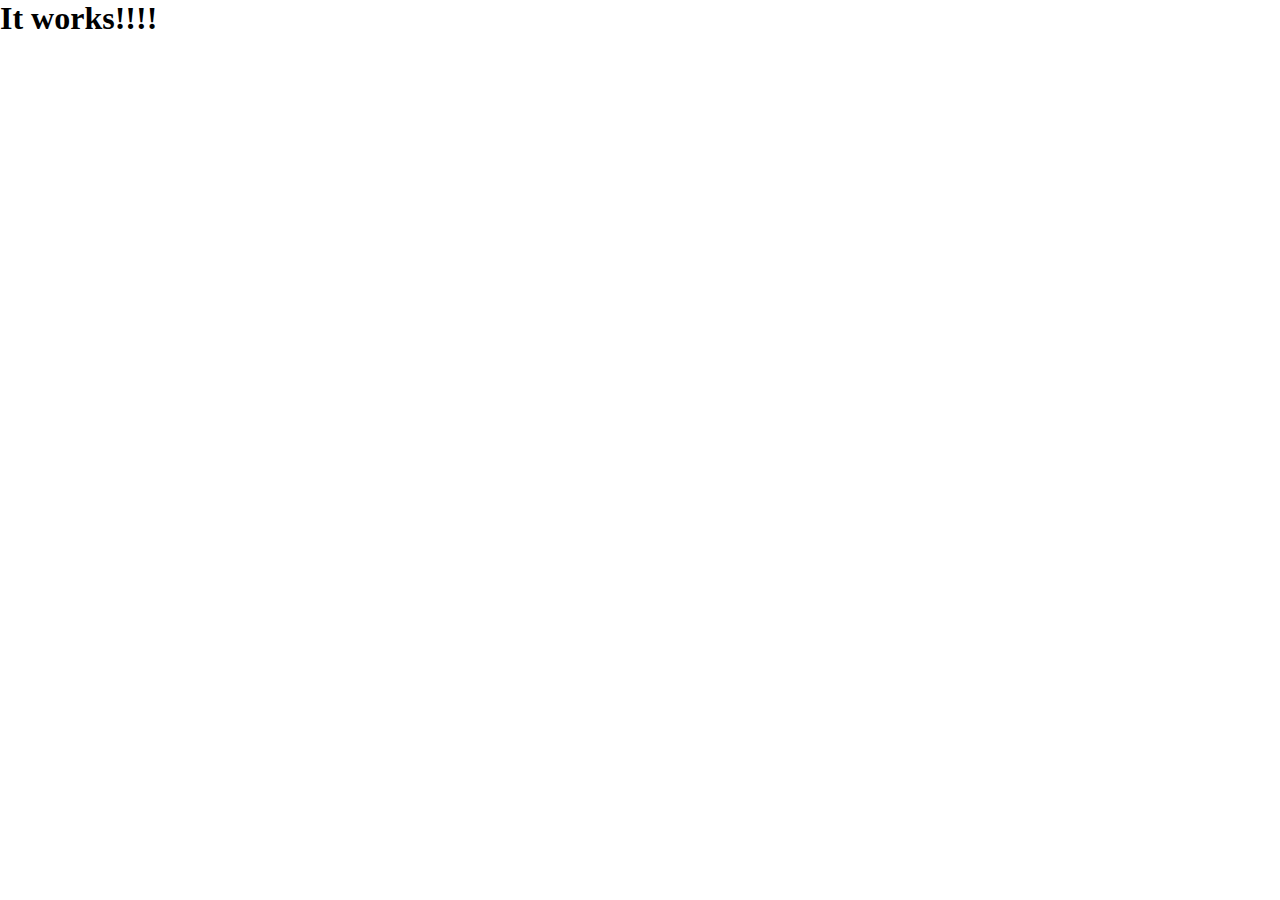
==== index.html @ 4b958082 "Initial commit" ====
<!DOCTYPE html>
<html lang="en">

<head>
  <meta charset="UTF-8">
  <meta name="viewport" content="width=device-width, initial-scale=1.0">
  <link rel="stylesheet" href="css/styles.css">
  <title>Spotifyn't</title>
</head>

<body>
  <h1>It works!!!!</h1>
</body>

</html>
---- css/styles.css ----
* {
  margin: 0;
  padding: 0;
}
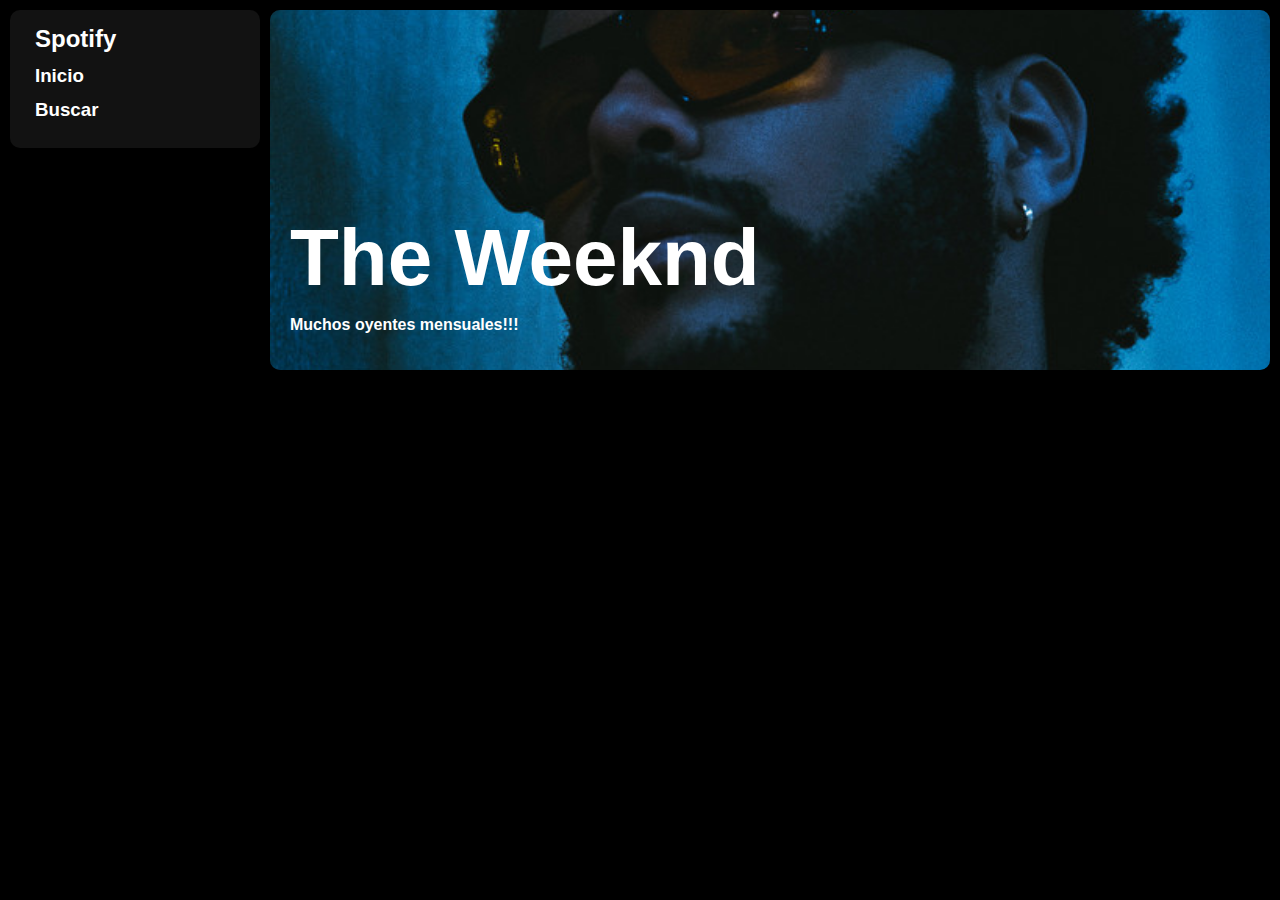
==== commit ea40bc74: "Made the top of the page" ====
--- a/index.html
+++ b/index.html
@@ -9,7 +9,24 @@
 </head>
 
 <body>
-  <h1>It works!!!!</h1>
+  <div class="big-div">
+    <div class="side-bar">
+      <div class="page-btns">
+        <h2>Spotify</h2>
+        <h3>Inicio</h3>
+        <h3>Buscar</h3>
+      </div>
+    </div>
+    <div class="main-page">
+      <div class="header-cont">
+        <img class="header-img" src="src/img/CoolWeeknd.jpg" alt="The Weeknd is so cool man">
+        <div class="header-text">
+          <h1>The Weeknd</h1>
+          <p>Muchos oyentes mensuales!!!</p>
+        </div>
+      </div>
+    </div>
+  </div>
 </body>
 
 </html>--- a/css/styles.css
+++ b/css/styles.css
@@ -1,4 +1,63 @@
 * {
   margin: 0;
   padding: 0;
+  font-family: Verdana, Geneva, Tahoma, sans-serif;
+  font-weight: bold;
+}
+
+body{
+  background-color: #000;
+}
+
+.big-div{
+  display: grid;
+  grid-template-columns: 1fr 4fr;
+  margin: 10px;
+  gap: 10px;
+}
+
+.main-page{
+  overflow: hidden;
+  border-radius: 10px;
+  background-color: #121212;
+}
+
+.page-btns{
+  background-color: #121212;
+  color: #fff;
+  padding: 15px 25px;
+  border-radius: 10px;
+}
+
+h1{
+  font-family: Helvetica;
+  font-size: 5em;
+  margin-bottom: 12px;
+}
+
+h2{
+  margin-bottom: 12px;
+}
+
+h3{
+  margin-bottom: 12px;
+}
+
+.header-cont{
+  position: relative;
+  height: 40vh;
+}
+
+.header-img{
+  position: absolute;
+  height: 100%;
+  width: 100%;
+  object-fit: cover;
+}
+
+.header-text{
+  color: white;
+  position: absolute;
+  left: 2%;
+  bottom: 10%;
 }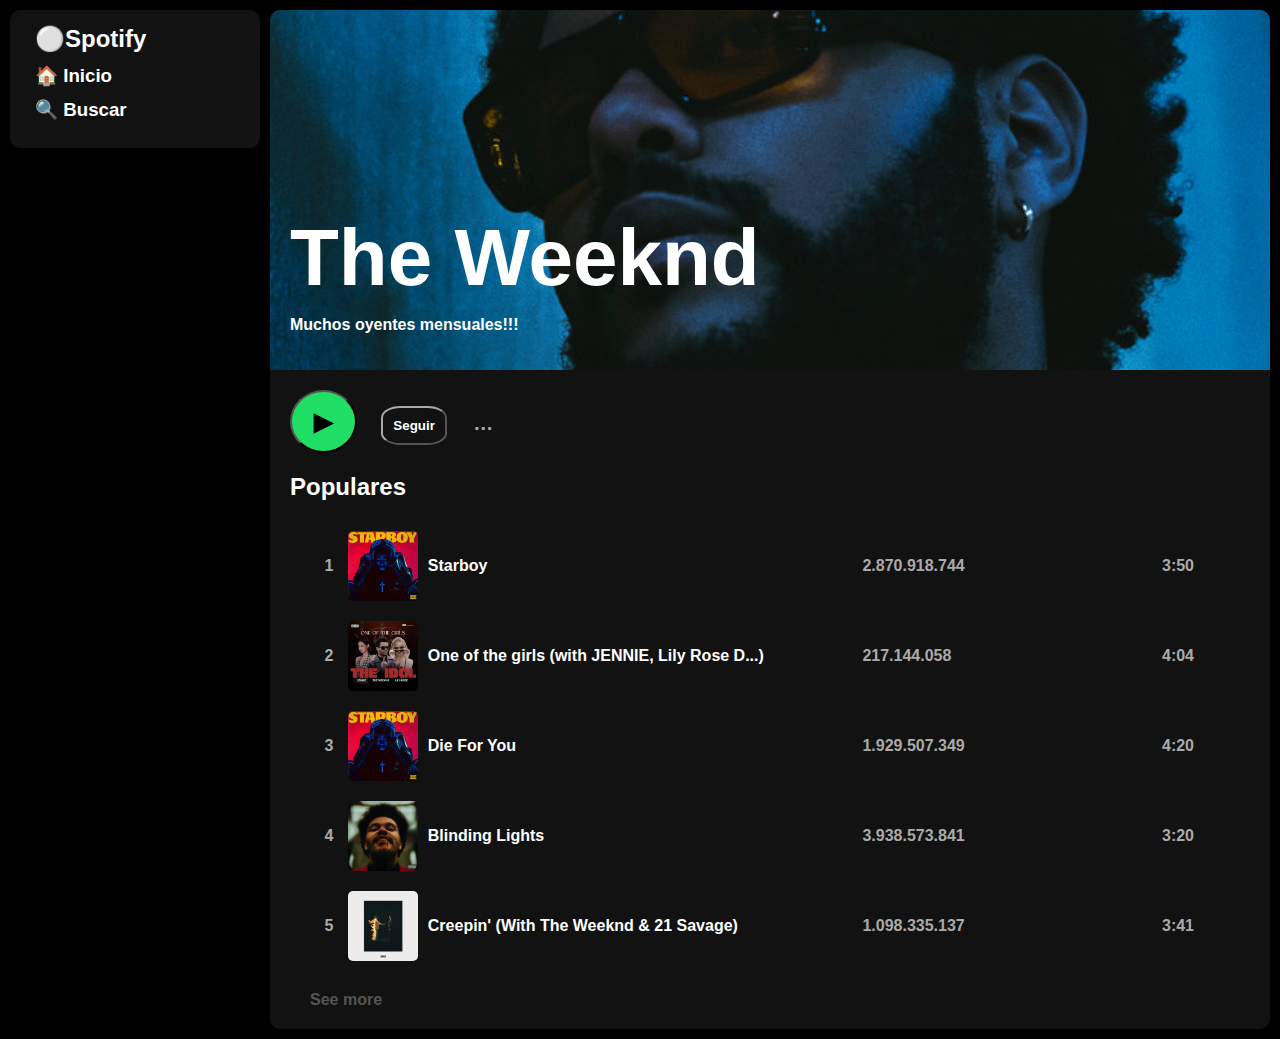
==== commit 12674236: "Added Top songs section" ====
--- a/index.html
+++ b/index.html
@@ -12,9 +12,9 @@
   <div class="big-div">
     <div class="side-bar">
       <div class="page-btns">
-        <h2>Spotify</h2>
-        <h3>Inicio</h3>
-        <h3>Buscar</h3>
+        <h2>⚪Spotify</h2>
+        <h3>🏠 Inicio</h3>
+        <h3>🔍 Buscar</h3>
       </div>
     </div>
     <div class="main-page">
@@ -25,6 +25,57 @@
           <p>Muchos oyentes mensuales!!!</p>
         </div>
       </div>
+      <div class="artist-opts">
+        <button class="play-btn">‎ ▶ ‎</button>
+        <button class="fllw-btn">Seguir</button>
+        <button class="extra-opt-btn">…</button>
+      </div>
+      <div class="top-sect">
+        <h2>Populares</h2>
+        <div class="top-songs">
+          <div class="song-row">
+            <p class="song-row-num">‎ 1 ‎</p>
+            <img class="song-row-img" src="src/img/AlbumArt1.jpg">
+            <p class="song-row-name">Starboy</p>
+            <p class="song-row-hears">2.870.918.744</p>
+            <p class="song-row-durat">3:50</p>
+            <p class="song-row-opt">…</p>
+          </div>
+          <div class="song-row">
+            <p class="song-row-num">‎ 2 ‎</p>
+            <img class="song-row-img" src="src/img/AlbumArt2.jpg">
+            <p class="song-row-name">One of the girls (with JENNIE, Lily Rose D...)</p>
+            <p class="song-row-hears">217.144.058</p>
+            <p class="song-row-durat">4:04</p>
+            <p class="song-row-opt">…</p>
+          </div>
+          <div class="song-row">
+            <p class="song-row-num">‎ 3 ‎</p>
+            <img class="song-row-img" src="src/img/AlbumArt1.jpg">
+            <p class="song-row-name">Die For You</p>
+            <p class="song-row-hears">1.929.507.349</p>
+            <p class="song-row-durat">4:20</p>
+            <p class="song-row-opt">…</p>
+          </div>
+          <div class="song-row">
+            <p class="song-row-num">‎ 4 ‎</p>
+            <img class="song-row-img" src="src/img/AlbumArt3.jpeg">
+            <p class="song-row-name">Blinding Lights</p>
+            <p class="song-row-hears">3.938.573.841</p>
+            <p class="song-row-durat">3:20</p>
+            <p class="song-row-opt">…</p>
+          </div>
+          <div class="song-row">
+            <p class="song-row-num">‎ 5 ‎</p>
+            <img class="song-row-img" src="src/img/AlbumArt4.jpg">
+            <p class="song-row-name">Creepin' (With The Weeknd & 21 Savage)</p>
+            <p class="song-row-hears">1.098.335.137</p>
+            <p class="song-row-durat">3:41</p>
+            <p class="song-row-opt">…</p>
+          </div>
+          <p class="see-more-p">See more</p>
+        </div>
+      </div>
     </div>
   </div>
 </body>
--- a/css/styles.css
+++ b/css/styles.css
@@ -29,8 +29,13 @@
   border-radius: 10px;
 }
 
+.page-btns h2:hover,h3:hover{
+  cursor: pointer;
+}
+
 h1{
   font-family: Helvetica;
+  font-weight:bolder;
   font-size: 5em;
   margin-bottom: 12px;
 }
@@ -41,6 +46,10 @@
 
 h3{
   margin-bottom: 12px;
+}
+
+button{
+  cursor: pointer;
 }
 
 .header-cont{
@@ -60,4 +69,107 @@
   position: absolute;
   left: 2%;
   bottom: 10%;
+}
+
+.artist-opts{
+  margin: 20px;
+}
+
+.play-btn{
+  padding: 15px;
+  background-color: #1fdf64;
+  font-size: 25px;
+  margin-right: 20px;
+  border-radius: 50%;
+  font-weight: bold;
+}
+
+.fllw-btn{
+  padding: 10px;
+  background-color: #1fdf6500;
+  margin-right: 20px;
+  color: #fff;
+  border-color: #aaa;
+  border-radius: 30%;
+}
+
+.extra-opt-btn{
+  background-color: #1fdf6500;
+  font-size: 20px;
+  color: #aaa;
+  border-color: #aaaaaa00;
+}
+
+.top-sect{
+  margin: 20px;
+  color: #fff;
+}
+
+.top-songs{
+  display: flex;
+  flex-direction: column;
+  flex: 100%;
+  margin: 20px;
+}
+
+.song-row{
+  display: flex;
+  height: 70px;
+  padding: 10px;
+  flex-direction: row;
+  align-items: center;
+  gap: 10px;
+}
+
+.song-row:hover{
+  background-color:#7777773f;
+  border-radius: 10px;
+  cursor: pointer;
+
+  .song-row-opt{
+    color: #fff;
+  }
+
+}
+
+.song-row-num{
+  flex-grow: 0;
+  color: #aaa;
+}
+
+.song-row-img{
+  height: 100%;
+  border-radius: 5px;
+  flex-grow: 0;
+}
+
+.song-row-name{
+  flex-basis: 30%;
+  flex-grow: 1;
+}
+
+.song-row-hears{
+  flex-basis: 15%;
+  color: #aaa;
+  flex-grow: 1;
+}
+
+.song-row-durat{
+  color: #aaa;
+  flex-grow: 0;
+}
+
+.song-row-opt{
+  transform: translate(0, -25%);
+  color: #121212;
+}
+
+.see-more-p{
+  margin-top: 20px;
+  color: #555;
+}
+
+.see-more-p:hover{
+  color: #aaa;
+  cursor: pointer;
 }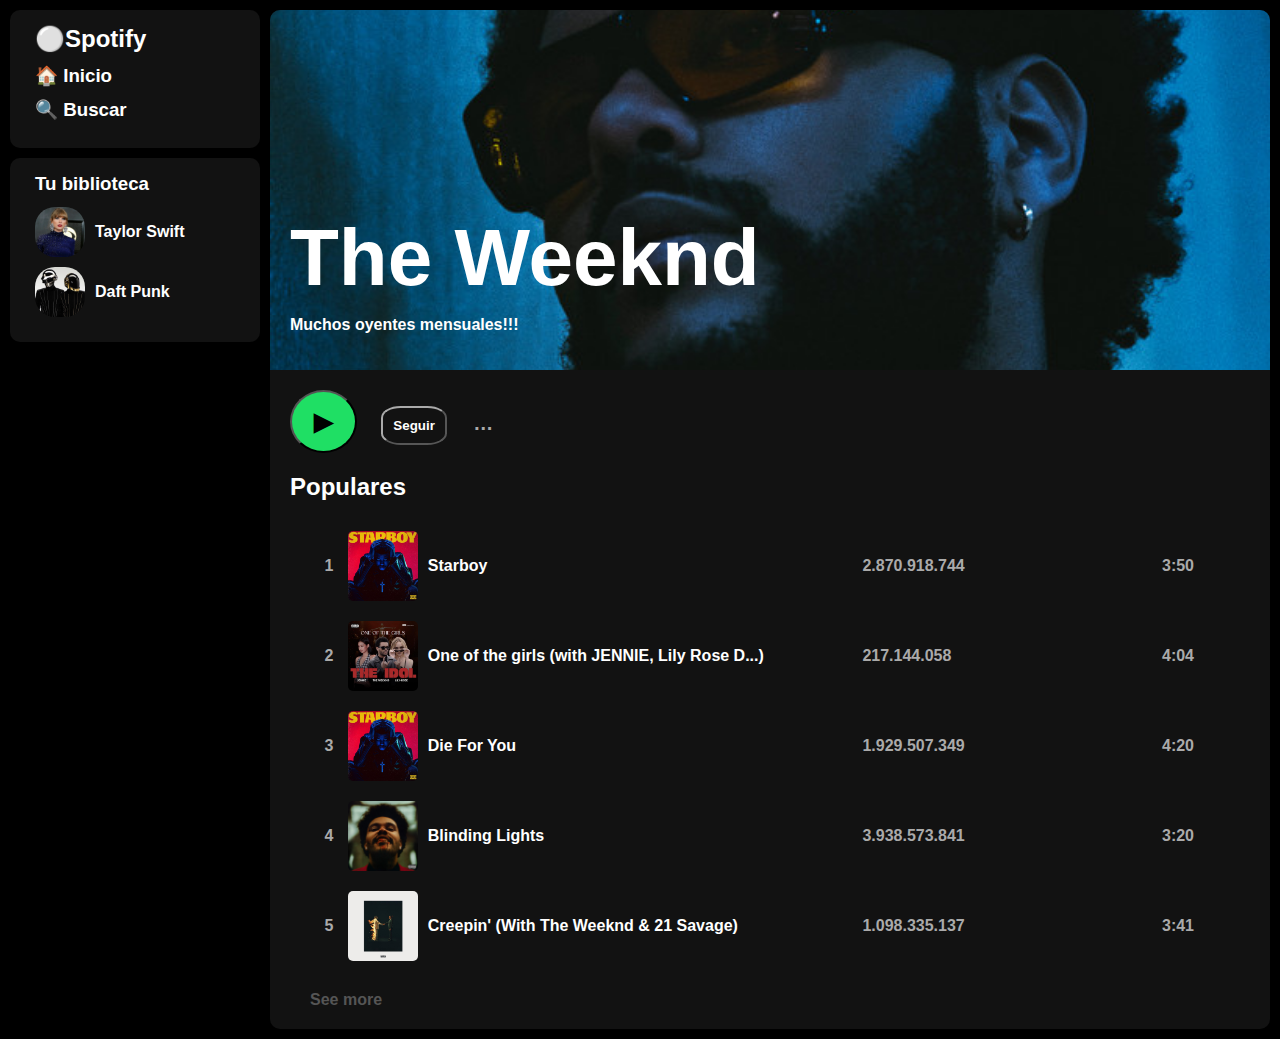
==== commit 61207f93: "Added sidebar elements for page navigation" ====
--- a/index.html
+++ b/index.html
@@ -15,6 +15,17 @@
         <h2>⚪Spotify</h2>
         <h3>🏠 Inicio</h3>
         <h3>🔍 Buscar</h3>
+      </div>
+      <div class="other-artists">
+        <h3>Tu biblioteca</h3>
+        <div class="mini-artist">
+          <img class="Artist-Thumbnail" src="src/img/CoolTaylor.jpg">
+          <p>Taylor Swift</p>
+        </div>
+        <div class="mini-artist">
+          <img class="Artist-Thumbnail" src="src/img/CoolDaft.jpg">
+          <p>Daft Punk</p>
+        </div>
       </div>
     </div>
     <div class="main-page">
--- a/css/styles.css
+++ b/css/styles.css
@@ -22,15 +22,35 @@
   background-color: #121212;
 }
 
-.page-btns{
+.page-btns, .other-artists{
   background-color: #121212;
   color: #fff;
   padding: 15px 25px;
   border-radius: 10px;
+  margin-bottom: 10px;
 }
 
 .page-btns h2:hover,h3:hover{
   cursor: pointer;
+}
+
+.mini-artist{
+  display: flex;
+  align-items: center;
+  gap: 10px;
+  height: 50px;
+  margin-bottom: 10px;
+  border-radius: 10px;
+}
+
+.mini-artist:hover{
+  background-color:#7777773f;
+  cursor: pointer;
+}
+
+.Artist-Thumbnail{
+  height: 100%;
+  border-radius: 20px;
 }
 
 h1{
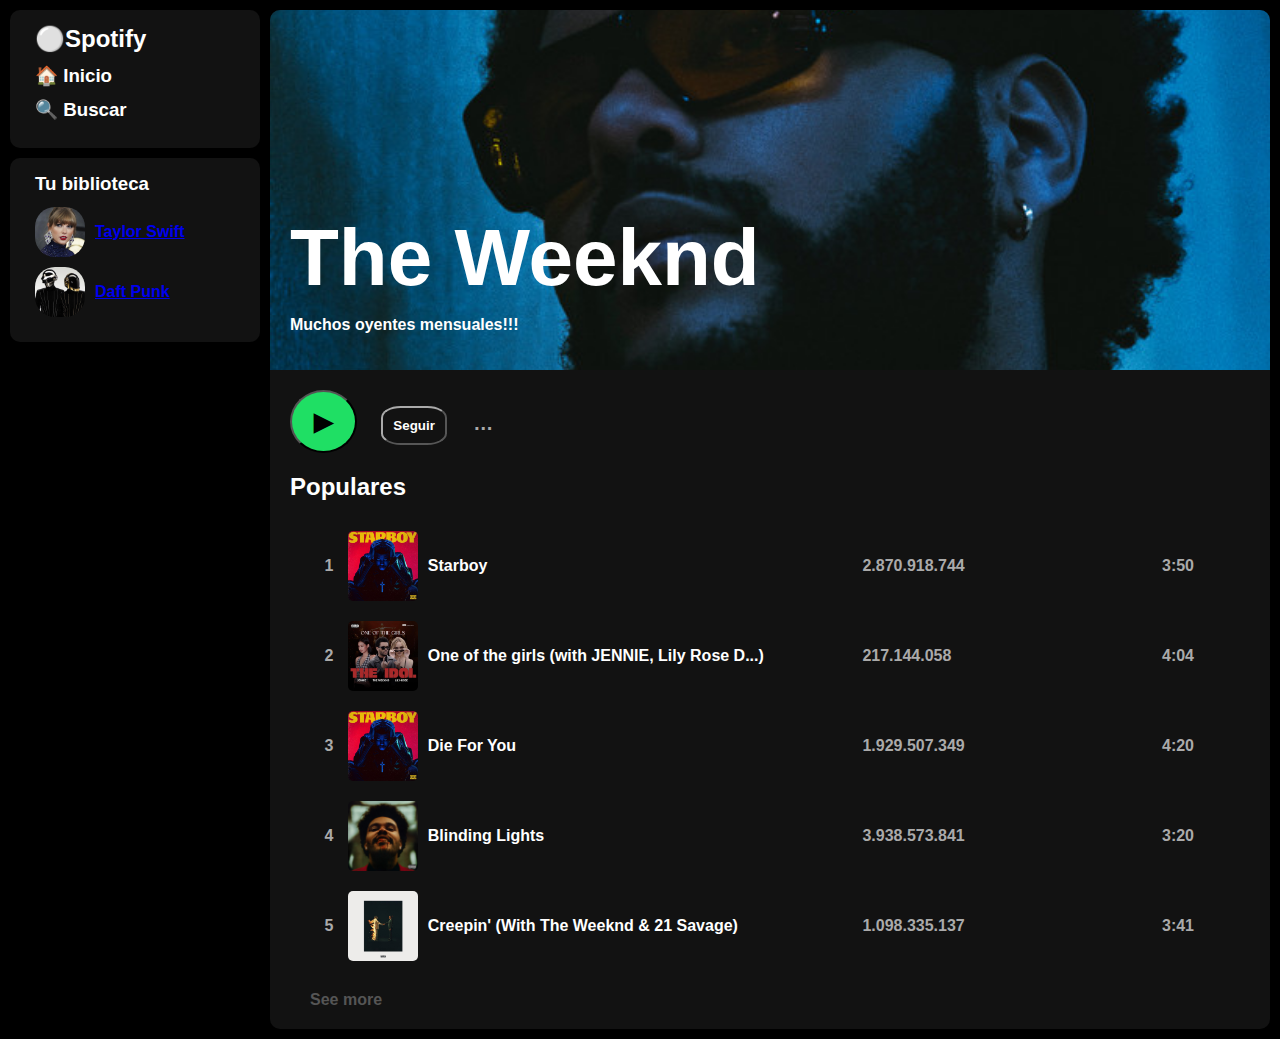
==== commit dde72ced: "Added links to sidebar elements" ====
--- a/index.html
+++ b/index.html
@@ -19,12 +19,16 @@
       <div class="other-artists">
         <h3>Tu biblioteca</h3>
         <div class="mini-artist">
-          <img class="Artist-Thumbnail" src="src/img/CoolTaylor.jpg">
-          <p>Taylor Swift</p>
+          <a href="index_Grid.html">
+            <img class="Artist-Thumbnail" src="src/img/CoolTaylor.jpeg">
+            <p>Taylor Swift</p>
+          </a>
         </div>
         <div class="mini-artist">
-          <img class="Artist-Thumbnail" src="src/img/CoolDaft.jpg">
-          <p>Daft Punk</p>
+          <a href="index_Table.html">
+            <img class="Artist-Thumbnail" src="src/img/CoolDaft.jpg">
+            <p>Daft Punk</p>
+          </a>
         </div>
       </div>
     </div>
--- a/css/styles.css
+++ b/css/styles.css
@@ -34,7 +34,7 @@
   cursor: pointer;
 }
 
-.mini-artist{
+.mini-artist a{
   display: flex;
   align-items: center;
   gap: 10px;
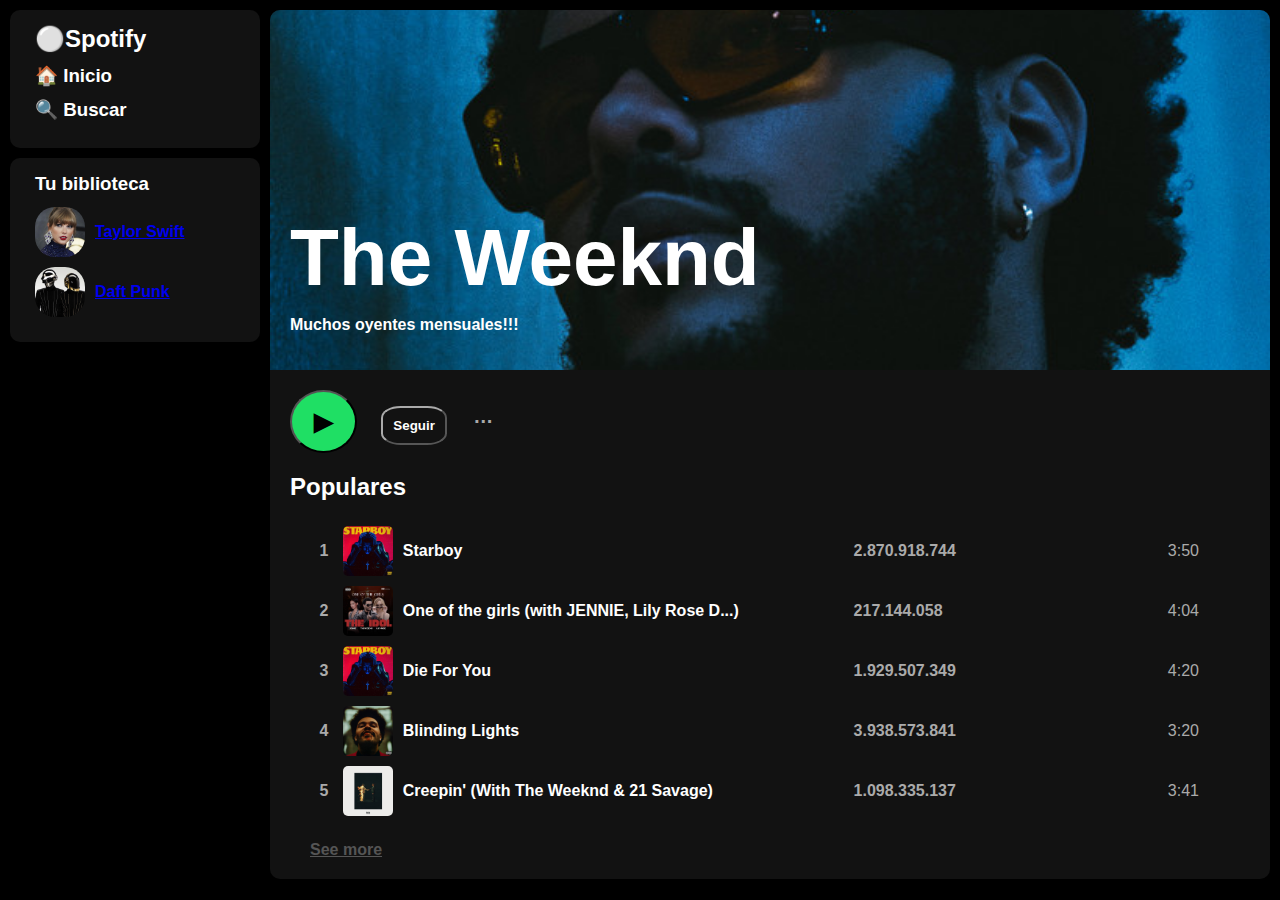
==== commit f03d65d6: "Some changes in css required small tweaks here" ====
--- a/index.html
+++ b/index.html
@@ -51,7 +51,7 @@
           <div class="song-row">
             <p class="song-row-num">‎ 1 ‎</p>
             <img class="song-row-img" src="src/img/AlbumArt1.jpg">
-            <p class="song-row-name">Starboy</p>
+            <p class="song-row-details">Starboy</p>
             <p class="song-row-hears">2.870.918.744</p>
             <p class="song-row-durat">3:50</p>
             <p class="song-row-opt">…</p>
@@ -59,7 +59,7 @@
           <div class="song-row">
             <p class="song-row-num">‎ 2 ‎</p>
             <img class="song-row-img" src="src/img/AlbumArt2.jpg">
-            <p class="song-row-name">One of the girls (with JENNIE, Lily Rose D...)</p>
+            <p class="song-row-details">One of the girls (with JENNIE, Lily Rose D...)</p>
             <p class="song-row-hears">217.144.058</p>
             <p class="song-row-durat">4:04</p>
             <p class="song-row-opt">…</p>
@@ -67,7 +67,7 @@
           <div class="song-row">
             <p class="song-row-num">‎ 3 ‎</p>
             <img class="song-row-img" src="src/img/AlbumArt1.jpg">
-            <p class="song-row-name">Die For You</p>
+            <p class="song-row-details">Die For You</p>
             <p class="song-row-hears">1.929.507.349</p>
             <p class="song-row-durat">4:20</p>
             <p class="song-row-opt">…</p>
@@ -75,7 +75,7 @@
           <div class="song-row">
             <p class="song-row-num">‎ 4 ‎</p>
             <img class="song-row-img" src="src/img/AlbumArt3.jpeg">
-            <p class="song-row-name">Blinding Lights</p>
+            <p class="song-row-details">Blinding Lights</p>
             <p class="song-row-hears">3.938.573.841</p>
             <p class="song-row-durat">3:20</p>
             <p class="song-row-opt">…</p>
@@ -83,12 +83,12 @@
           <div class="song-row">
             <p class="song-row-num">‎ 5 ‎</p>
             <img class="song-row-img" src="src/img/AlbumArt4.jpg">
-            <p class="song-row-name">Creepin' (With The Weeknd & 21 Savage)</p>
+            <p class="song-row-details">Creepin' (With The Weeknd & 21 Savage)</p>
             <p class="song-row-hears">1.098.335.137</p>
             <p class="song-row-durat">3:41</p>
             <p class="song-row-opt">…</p>
           </div>
-          <p class="see-more-p">See more</p>
+          <a href="albumView.html" class="see-more-p">See more</a>
         </div>
       </div>
     </div>
--- a/css/styles.css
+++ b/css/styles.css
@@ -118,6 +118,7 @@
   font-size: 20px;
   color: #aaa;
   border-color: #aaaaaa00;
+  transform: translate(0, -25%);
 }
 
 .top-sect{
@@ -134,8 +135,8 @@
 
 .song-row{
   display: flex;
-  height: 70px;
-  padding: 10px;
+  height: 50px;
+  padding: 5px;
   flex-direction: row;
   align-items: center;
   gap: 10px;
@@ -145,11 +146,15 @@
   background-color:#7777773f;
   border-radius: 10px;
   cursor: pointer;
-
+  
   .song-row-opt{
     color: #fff;
   }
 
+  .song-row-heart{
+    color: #fff;
+  }
+  
 }
 
 .song-row-num{
@@ -163,20 +168,38 @@
   flex-grow: 0;
 }
 
-.song-row-name{
+.song-row-details{
   flex-basis: 30%;
   flex-grow: 1;
 }
 
+.song-row-name{
+  color: #fff;
+}
+
+.song-row-artists{
+  color: #777;
+  font-weight: 100;
+}
+
 .song-row-hears{
   flex-basis: 15%;
   color: #aaa;
   flex-grow: 1;
 }
 
+.song-row-heart{
+  flex-basis: 15%;
+  padding-right: 10px;
+  text-align: right;
+  color: #121212;
+  flex-grow: 1;
+}
+
 .song-row-durat{
   color: #aaa;
   flex-grow: 0;
+  font-weight: 100;
 }
 
 .song-row-opt{
@@ -192,4 +215,59 @@
 .see-more-p:hover{
   color: #aaa;
   cursor: pointer;
+}
+
+.album-detailed{
+  display: flex;
+  box-sizing: border-box;
+  gap: 18px;
+  padding: 30px;
+  height: 200px;
+}
+
+.detailed-album-img{
+  height: 100%;
+  border-radius: 12px;
+}
+
+.detailed-album-title{
+  font-size: 2em;
+  font-weight: 300;
+  margin-bottom: 6px;
+  color: #fff;
+}
+
+.detailed-album-details{
+  font-weight: 100;
+  color: #555;
+}
+
+.album-opts{
+  margin-top: 18px;
+}
+
+.play-btn-white{
+  padding: 5px;
+  background-color: #fff;
+  color: #000;
+  font-size: 25px;
+  margin-right: 6px;
+  border-radius: 50%;
+}
+
+.fllw-btn-smll{
+  padding: 10px;
+  background-color: #1fdf6500;
+  font-size: 25px;
+  margin-right: 6px;
+  color: #fff;
+  border: none
+}
+
+.order-button{
+  height: 30px;
+  margin-top: 10px;
+  width: fit-content;
+  padding: 5px;
+  text-align: center;
 }